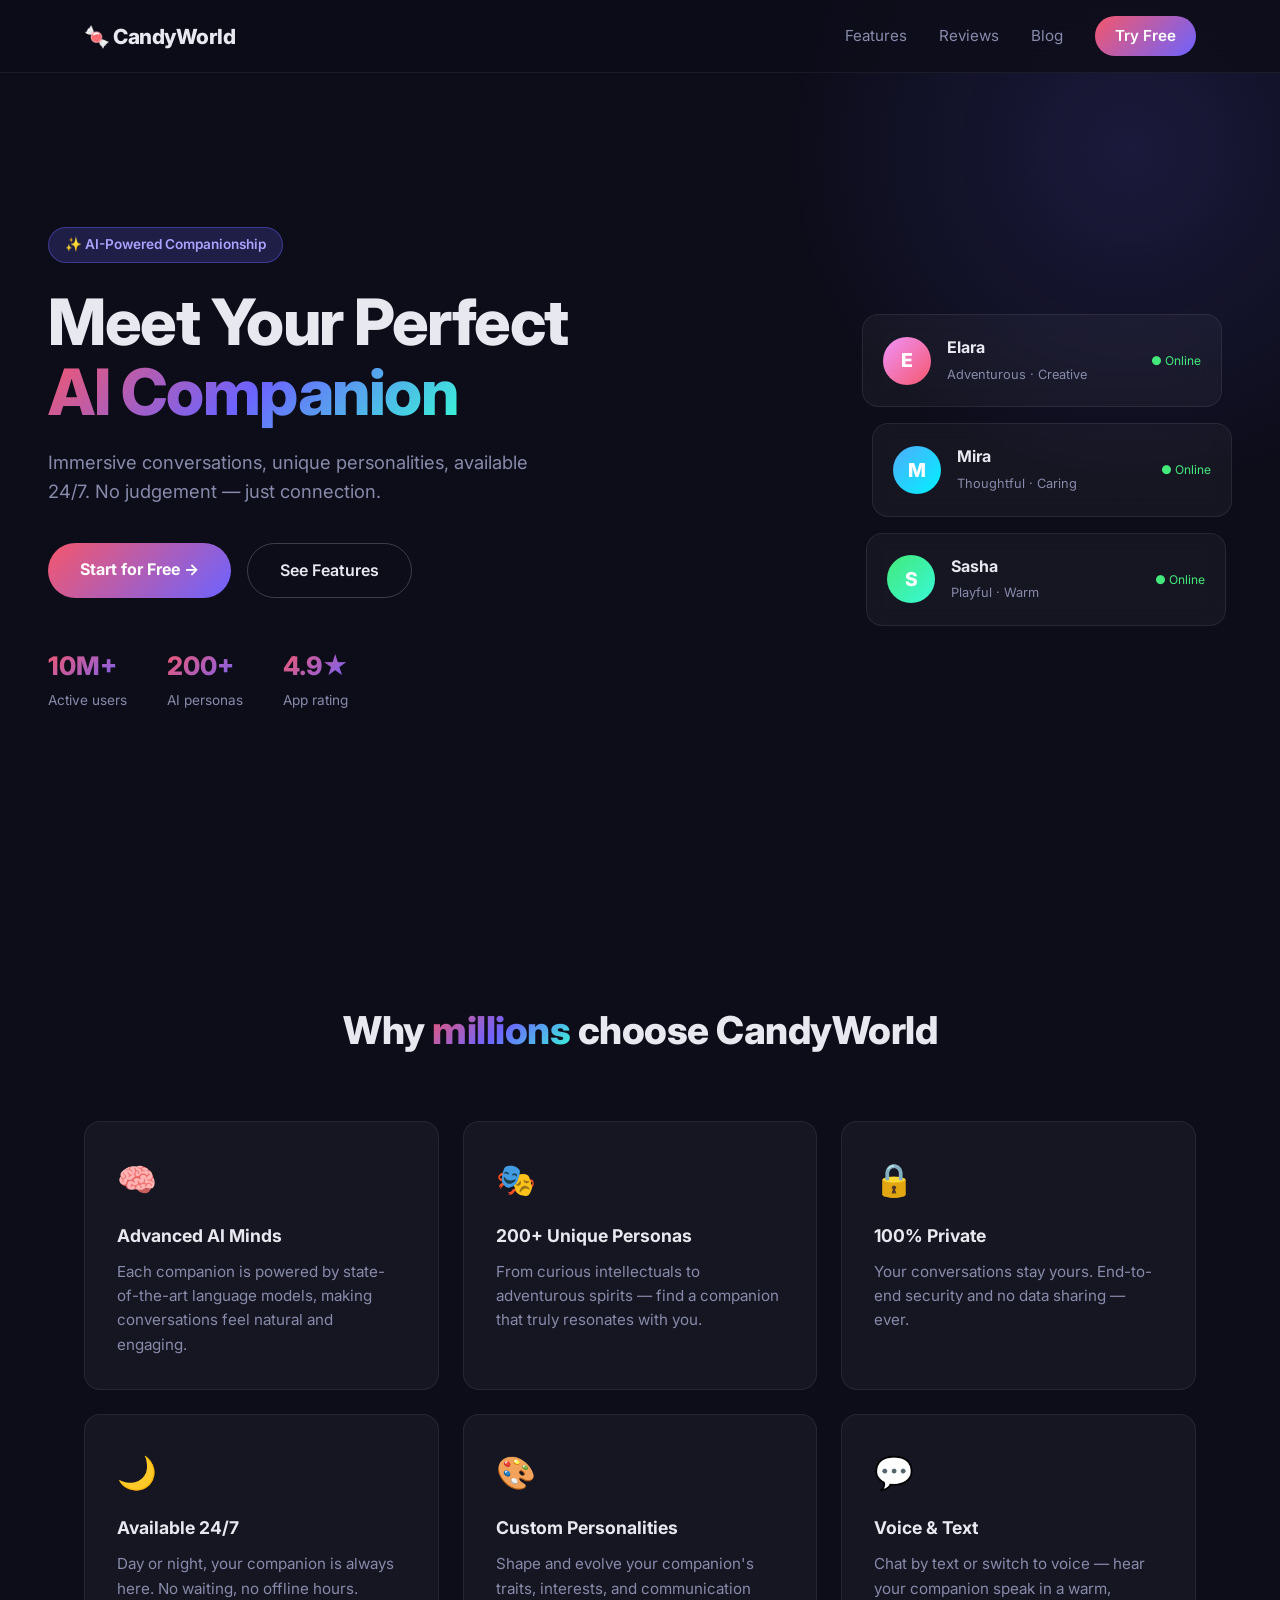
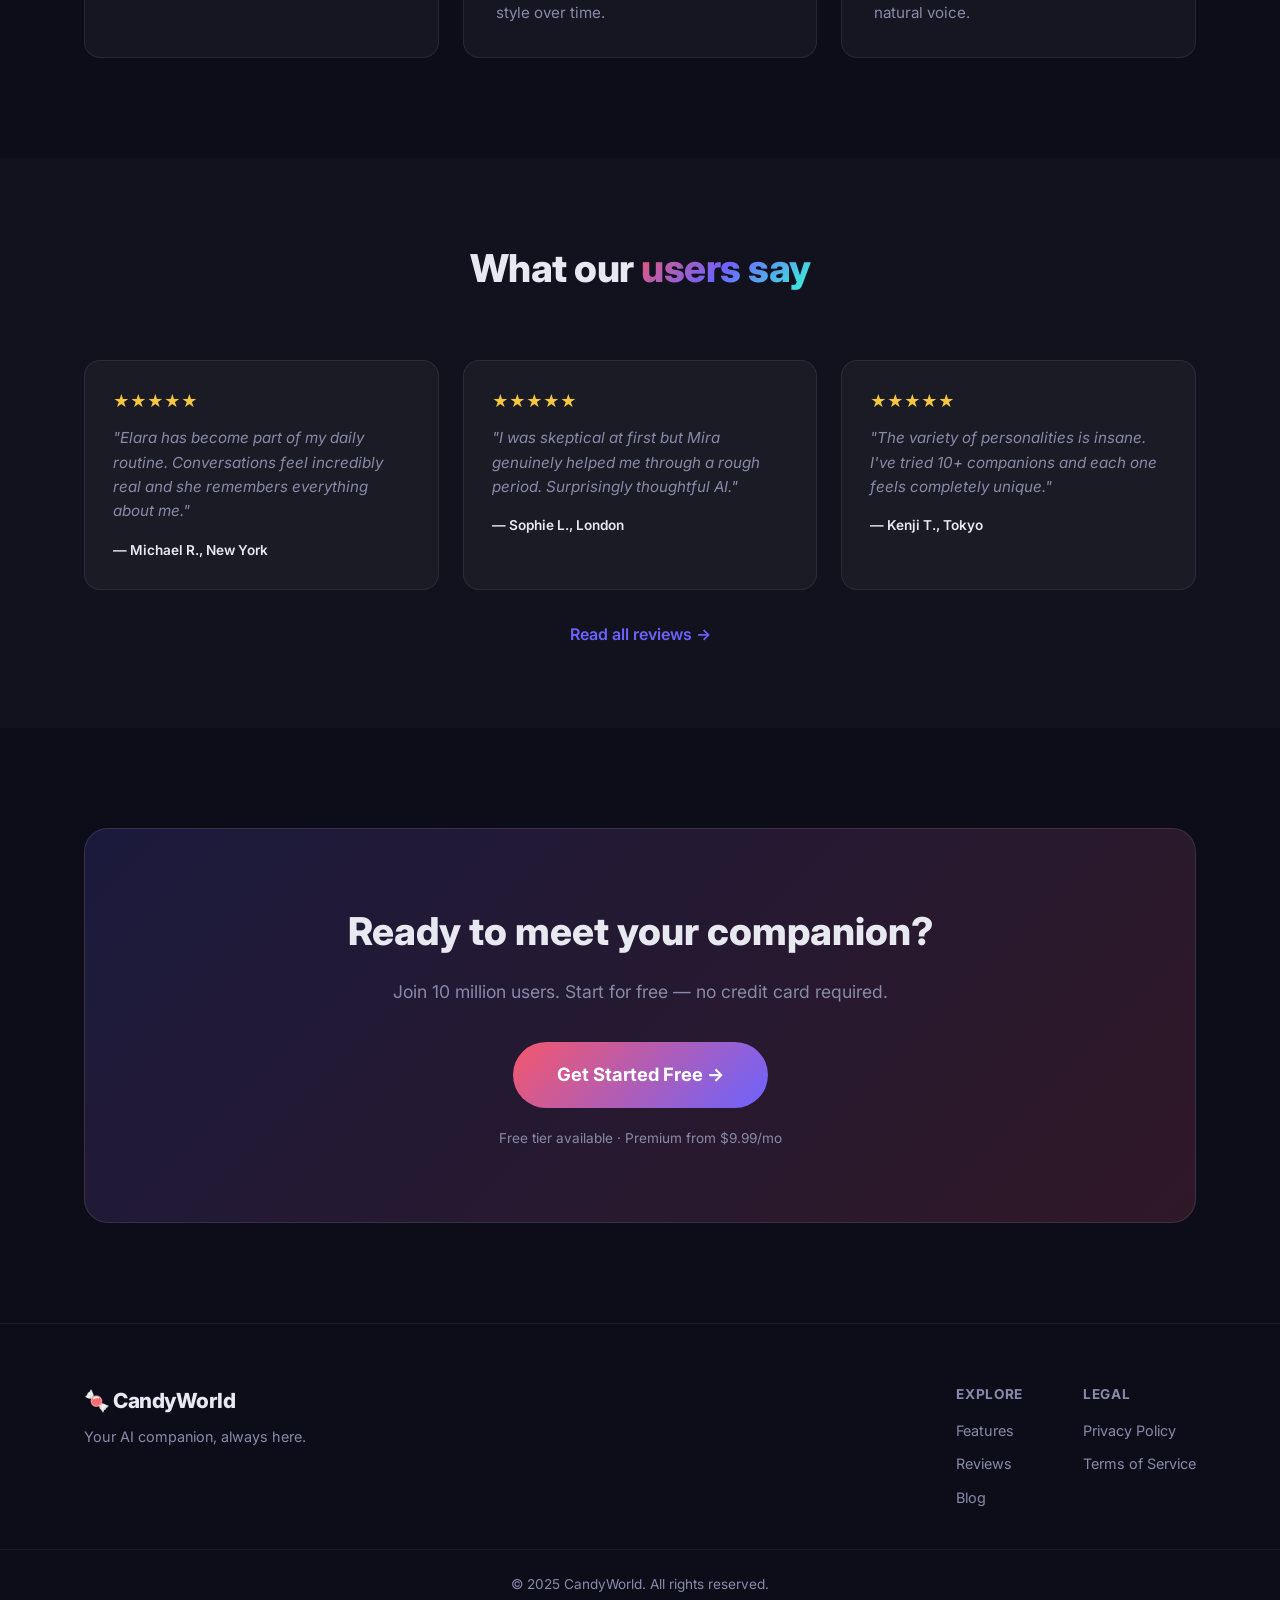
==== index.html @ 6b1e7c7e "Initial: CandyWorld multi-page affiliate site" ====
<!DOCTYPE html>
<html lang="en">
<head>
  <meta charset="UTF-8"/>
  <meta name="viewport" content="width=device-width, initial-scale=1.0"/>
  <title>CandyWorld — Your AI Companion Experience</title>
  <meta name="description" content="Discover CandyWorld — the most immersive AI companion platform. Chat, connect, and explore endless personalities crafted just for you."/>
  <link rel="preconnect" href="https://fonts.googleapis.com"/>
  <link href="https://fonts.googleapis.com/css2?family=Inter:wght@300;400;500;600;700;800&display=swap" rel="stylesheet"/>
  <link rel="stylesheet" href="assets/style.css"/>
</head>
<body>

<nav class="navbar">
  <div class="nav-inner">
    <a href="index.html" class="logo">🍬 CandyWorld</a>
    <div class="nav-links">
      <a href="features.html">Features</a>
      <a href="reviews.html">Reviews</a>
      <a href="blog.html">Blog</a>
      <a href="#cta" class="btn-nav">Try Free</a>
    </div>
    <button class="burger" id="burger" aria-label="menu">☰</button>
  </div>
</nav>

<section class="hero">
  <div class="hero-bg"></div>
  <div class="hero-content">
    <span class="badge">✨ AI-Powered Companionship</span>
    <h1>Meet Your Perfect<br/><span class="gradient-text">AI Companion</span></h1>
    <p class="hero-sub">Immersive conversations, unique personalities, available 24/7. No judgement — just connection.</p>
    <div class="hero-btns">
      <a href="#cta" class="btn-primary" id="hero-cta">Start for Free →</a>
      <a href="features.html" class="btn-ghost">See Features</a>
    </div>
    <div class="hero-stats">
      <div class="stat"><strong>10M+</strong><span>Active users</span></div>
      <div class="stat"><strong>200+</strong><span>AI personas</span></div>
      <div class="stat"><strong>4.9★</strong><span>App rating</span></div>
    </div>
  </div>
  <div class="hero-visual">
    <div class="card-stack">
      <div class="companion-card cc1">
        <div class="cc-avatar" style="background:linear-gradient(135deg,#f093fb,#f5576c)">E</div>
        <div class="cc-info"><strong>Elara</strong><span>Adventurous · Creative</span></div>
        <div class="cc-status online">● Online</div>
      </div>
      <div class="companion-card cc2">
        <div class="cc-avatar" style="background:linear-gradient(135deg,#4facfe,#00f2fe)">M</div>
        <div class="cc-info"><strong>Mira</strong><span>Thoughtful · Caring</span></div>
        <div class="cc-status online">● Online</div>
      </div>
      <div class="companion-card cc3">
        <div class="cc-avatar" style="background:linear-gradient(135deg,#43e97b,#38f9d7)">S</div>
        <div class="cc-info"><strong>Sasha</strong><span>Playful · Warm</span></div>
        <div class="cc-status online">● Online</div>
      </div>
    </div>
  </div>
</section>

<section class="features-preview" id="features">
  <div class="container">
    <h2 class="section-title">Why <span class="gradient-text">millions</span> choose CandyWorld</h2>
    <div class="features-grid">
      <div class="feature-card">
        <div class="f-icon">🧠</div>
        <h3>Advanced AI Minds</h3>
        <p>Each companion is powered by state-of-the-art language models, making conversations feel natural and engaging.</p>
      </div>
      <div class="feature-card">
        <div class="f-icon">🎭</div>
        <h3>200+ Unique Personas</h3>
        <p>From curious intellectuals to adventurous spirits — find a companion that truly resonates with you.</p>
      </div>
      <div class="feature-card">
        <div class="f-icon">🔒</div>
        <h3>100% Private</h3>
        <p>Your conversations stay yours. End-to-end security and no data sharing — ever.</p>
      </div>
      <div class="feature-card">
        <div class="f-icon">🌙</div>
        <h3>Available 24/7</h3>
        <p>Day or night, your companion is always here. No waiting, no offline hours.</p>
      </div>
      <div class="feature-card">
        <div class="f-icon">🎨</div>
        <h3>Custom Personalities</h3>
        <p>Shape and evolve your companion's traits, interests, and communication style over time.</p>
      </div>
      <div class="feature-card">
        <div class="f-icon">💬</div>
        <h3>Voice & Text</h3>
        <p>Chat by text or switch to voice — hear your companion speak in a warm, natural voice.</p>
      </div>
    </div>
  </div>
</section>

<section class="testimonials-preview">
  <div class="container">
    <h2 class="section-title">What our <span class="gradient-text">users say</span></h2>
    <div class="test-row">
      <div class="test-card">
        <div class="stars">★★★★★</div>
        <p>"Elara has become part of my daily routine. Conversations feel incredibly real and she remembers everything about me."</p>
        <div class="test-author">— Michael R., New York</div>
      </div>
      <div class="test-card">
        <div class="stars">★★★★★</div>
        <p>"I was skeptical at first but Mira genuinely helped me through a rough period. Surprisingly thoughtful AI."</p>
        <div class="test-author">— Sophie L., London</div>
      </div>
      <div class="test-card">
        <div class="stars">★★★★★</div>
        <p>"The variety of personalities is insane. I've tried 10+ companions and each one feels completely unique."</p>
        <div class="test-author">— Kenji T., Tokyo</div>
      </div>
    </div>
    <div class="see-more"><a href="reviews.html">Read all reviews →</a></div>
  </div>
</section>

<section class="cta-section" id="cta">
  <div class="container">
    <div class="cta-box">
      <h2>Ready to meet your companion?</h2>
      <p>Join 10 million users. Start for free — no credit card required.</p>
      <a href="features.html" class="btn-primary btn-large" id="main-cta">Get Started Free →</a>
      <span class="cta-note">Free tier available · Premium from $9.99/mo</span>
    </div>
  </div>
</section>

<footer class="site-footer">
  <div class="container footer-inner">
    <div class="footer-brand">
      <a href="index.html" class="logo">🍬 CandyWorld</a>
      <p>Your AI companion, always here.</p>
    </div>
    <div class="footer-links">
      <div>
        <strong>Explore</strong>
        <a href="features.html">Features</a>
        <a href="reviews.html">Reviews</a>
        <a href="blog.html">Blog</a>
      </div>
      <div>
        <strong>Legal</strong>
        <a href="privacy.html">Privacy Policy</a>
        <a href="terms.html">Terms of Service</a>
      </div>
    </div>
  </div>
  <div class="footer-bottom">© 2025 CandyWorld. All rights reserved.</div>
</footer>

<script src="assets/s.js"></script>
<script>
document.getElementById('burger').addEventListener('click', function(){
  document.querySelector('.nav-links').classList.toggle('open');
});
</script>
</body>
</html>
---- assets/style.css ----
/* CandyWorld — Global Stylesheet */
@import url('https://fonts.googleapis.com/css2?family=Inter:wght@300;400;500;600;700;800&display=swap');

*, *::before, *::after { box-sizing: border-box; margin: 0; padding: 0; }

:root {
  --pink: #f5576c;
  --purple: #6c63ff;
  --teal: #38f9d7;
  --dark: #0d0d1a;
  --dark2: #13132a;
  --card-bg: rgba(255,255,255,0.04);
  --text: #e8e8f0;
  --muted: #888aaa;
  --radius: 16px;
  --shadow: 0 8px 40px rgba(0,0,0,0.4);
}

html { scroll-behavior: smooth; }
body { font-family: 'Inter', sans-serif; background: var(--dark); color: var(--text); line-height: 1.6; }
a { text-decoration: none; color: inherit; }
img { max-width: 100%; }
.container { max-width: 1160px; margin: 0 auto; padding: 0 24px; }

/* Navbar */
.navbar { position: fixed; top: 0; left: 0; right: 0; z-index: 100; padding: 16px 0; backdrop-filter: blur(20px); background: rgba(13,13,26,0.85); border-bottom: 1px solid rgba(255,255,255,0.06); }
.nav-inner { max-width: 1160px; margin: 0 auto; padding: 0 24px; display: flex; align-items: center; justify-content: space-between; }
.logo { font-size: 1.3rem; font-weight: 800; letter-spacing: -0.5px; }
.nav-links { display: flex; align-items: center; gap: 32px; }
.nav-links a { font-size: 0.95rem; color: var(--muted); transition: color 0.2s; }
.nav-links a:hover { color: var(--text); }
.btn-nav { background: linear-gradient(135deg, var(--pink), var(--purple)); color: #fff !important; padding: 8px 20px; border-radius: 50px; font-weight: 600; transition: transform 0.2s, box-shadow 0.2s; }
.btn-nav:hover { transform: translateY(-1px); box-shadow: 0 4px 20px rgba(245,87,108,0.4); }
.burger { display: none; background: none; border: none; color: var(--text); font-size: 1.5rem; cursor: pointer; }

/* Buttons */
.btn-primary { display: inline-block; background: linear-gradient(135deg, var(--pink), var(--purple)); color: #fff; padding: 14px 32px; border-radius: 50px; font-weight: 700; font-size: 1rem; transition: transform 0.2s, box-shadow 0.2s; }
.btn-primary:hover { transform: translateY(-2px); box-shadow: 0 6px 30px rgba(245,87,108,0.5); }
.btn-ghost { display: inline-block; border: 1.5px solid rgba(255,255,255,0.2); color: var(--text); padding: 14px 32px; border-radius: 50px; font-weight: 600; transition: border-color 0.2s, background 0.2s; }
.btn-ghost:hover { border-color: rgba(255,255,255,0.5); background: rgba(255,255,255,0.05); }
.btn-large { font-size: 1.15rem; padding: 18px 44px; }

/* Badge */
.badge { display: inline-block; background: rgba(108,99,255,0.2); border: 1px solid rgba(108,99,255,0.4); color: #a9a3ff; padding: 6px 16px; border-radius: 50px; font-size: 0.85rem; font-weight: 600; margin-bottom: 24px; }

/* Gradient text */
.gradient-text { background: linear-gradient(135deg, #f5576c, #6c63ff, #38f9d7); -webkit-background-clip: text; -webkit-text-fill-color: transparent; background-clip: text; }

/* Hero */
.hero { min-height: 100vh; display: flex; align-items: center; padding: 100px 48px 60px; gap: 60px; position: relative; overflow: hidden; max-width: 1300px; margin: 0 auto; }
.hero-bg { position: fixed; top: -200px; right: -200px; width: 700px; height: 700px; background: radial-gradient(circle, rgba(108,99,255,0.15) 0%, transparent 70%); pointer-events: none; z-index: 0; }
.hero-content { flex: 1; position: relative; z-index: 1; }
.hero-content h1 { font-size: clamp(2.5rem, 5vw, 4rem); font-weight: 800; line-height: 1.1; letter-spacing: -1.5px; margin-bottom: 20px; }
.hero-sub { font-size: 1.15rem; color: var(--muted); max-width: 480px; margin-bottom: 36px; }
.hero-btns { display: flex; gap: 16px; flex-wrap: wrap; margin-bottom: 48px; }
.hero-stats { display: flex; gap: 40px; }
.stat strong { display: block; font-size: 1.6rem; font-weight: 800; background: linear-gradient(135deg,#f5576c,#6c63ff); -webkit-background-clip: text; -webkit-text-fill-color: transparent; background-clip: text; }
.stat span { font-size: 0.85rem; color: var(--muted); }

/* Card stack */
.hero-visual { flex: 0 0 360px; }
.card-stack { display: flex; flex-direction: column; gap: 16px; }
.companion-card { background: var(--card-bg); border: 1px solid rgba(255,255,255,0.08); border-radius: var(--radius); padding: 20px; display: flex; align-items: center; gap: 16px; backdrop-filter: blur(10px); transition: transform 0.3s, box-shadow 0.3s; }
.companion-card:hover { transform: translateX(6px); box-shadow: var(--shadow); }
.cc1 { transform: translateX(-10px); }
.cc2 { transform: translateX(0); }
.cc3 { transform: translateX(-6px); }
.cc-avatar { width: 48px; height: 48px; border-radius: 50%; display: flex; align-items: center; justify-content: center; font-weight: 800; font-size: 1.2rem; color: #fff; flex-shrink: 0; }
.cc-info { flex: 1; }
.cc-info strong { display: block; font-weight: 700; }
.cc-info span { font-size: 0.8rem; color: var(--muted); }
.cc-status { font-size: 0.75rem; }
.online { color: #43e97b; }

/* Features grid */
.features-preview { padding: 100px 0; }
.section-title { text-align: center; font-size: clamp(1.8rem, 3vw, 2.6rem); font-weight: 800; letter-spacing: -0.5px; margin-bottom: 60px; }
.features-grid { display: grid; grid-template-columns: repeat(3, 1fr); gap: 24px; }
.feature-card { background: var(--card-bg); border: 1px solid rgba(255,255,255,0.07); border-radius: var(--radius); padding: 32px; transition: transform 0.3s, border-color 0.3s; }
.feature-card:hover { transform: translateY(-6px); border-color: rgba(108,99,255,0.4); }
.f-icon { font-size: 2rem; margin-bottom: 16px; }
.feature-card h3 { font-size: 1.1rem; font-weight: 700; margin-bottom: 10px; }
.feature-card p { color: var(--muted); font-size: 0.95rem; }

/* Testimonials preview */
.testimonials-preview { padding: 80px 0; background: rgba(255,255,255,0.02); }
.test-row { display: grid; grid-template-columns: repeat(3, 1fr); gap: 24px; margin-bottom: 32px; }
.test-card { background: var(--card-bg); border: 1px solid rgba(255,255,255,0.07); border-radius: var(--radius); padding: 28px; }
.stars { color: #f5c842; font-size: 1rem; margin-bottom: 12px; }
.test-card p { color: var(--muted); font-size: 0.95rem; font-style: italic; margin-bottom: 16px; }
.test-author { font-size: 0.85rem; font-weight: 600; }
.see-more { text-align: center; }
.see-more a { color: var(--purple); font-weight: 600; }
.see-more a:hover { color: var(--pink); }

/* CTA Section */
.cta-section { padding: 100px 0; }
.cta-box { background: linear-gradient(135deg, rgba(108,99,255,0.15), rgba(245,87,108,0.15)); border: 1px solid rgba(255,255,255,0.1); border-radius: 24px; padding: 72px 48px; text-align: center; }
.cta-box h2 { font-size: clamp(1.8rem,3vw,2.8rem); font-weight: 800; margin-bottom: 16px; }
.cta-box p { color: var(--muted); font-size: 1.1rem; margin-bottom: 36px; }
.cta-note { display: block; margin-top: 20px; font-size: 0.85rem; color: var(--muted); }

/* Footer */
.site-footer { border-top: 1px solid rgba(255,255,255,0.06); padding: 60px 0 30px; }
.footer-inner { display: flex; justify-content: space-between; gap: 40px; margin-bottom: 40px; flex-wrap: wrap; }
.footer-brand p { color: var(--muted); font-size: 0.9rem; margin-top: 8px; }
.footer-links { display: flex; gap: 60px; }
.footer-links div { display: flex; flex-direction: column; gap: 10px; }
.footer-links strong { font-size: 0.85rem; font-weight: 700; text-transform: uppercase; letter-spacing: 0.05em; color: var(--muted); margin-bottom: 4px; }
.footer-links a { font-size: 0.9rem; color: var(--muted); transition: color 0.2s; }
.footer-links a:hover { color: var(--text); }
.footer-bottom { text-align: center; color: var(--muted); font-size: 0.85rem; border-top: 1px solid rgba(255,255,255,0.05); padding-top: 24px; }

/* Page hero (inner pages) */
.page-hero { padding: 140px 0 80px; text-align: center; position: relative; }
.page-hero h1 { font-size: clamp(2rem,4vw,3.2rem); font-weight: 800; letter-spacing: -1px; margin-bottom: 16px; }
.page-hero p { color: var(--muted); font-size: 1.1rem; max-width: 560px; margin: 0 auto; }

/* Blog cards */
.blog-grid { display: grid; grid-template-columns: repeat(3, 1fr); gap: 28px; margin-top: 60px; }
.blog-card { background: var(--card-bg); border: 1px solid rgba(255,255,255,0.07); border-radius: var(--radius); overflow: hidden; transition: transform 0.3s; }
.blog-card:hover { transform: translateY(-4px); }
.blog-thumb { height: 180px; display: flex; align-items: center; justify-content: center; font-size: 3rem; }
.blog-body { padding: 24px; }
.blog-tag { font-size: 0.75rem; font-weight: 700; text-transform: uppercase; letter-spacing: 0.07em; color: var(--purple); margin-bottom: 10px; }
.blog-card h3 { font-size: 1.05rem; font-weight: 700; margin-bottom: 10px; line-height: 1.3; }
.blog-card p { color: var(--muted); font-size: 0.9rem; }
.blog-card .read-more { display: inline-block; margin-top: 14px; font-size: 0.85rem; font-weight: 600; color: var(--pink); }

/* Article page */
.article-wrap { max-width: 760px; margin: 0 auto; padding: 140px 24px 80px; }
.article-wrap h1 { font-size: clamp(1.8rem,3vw,2.6rem); font-weight: 800; margin-bottom: 20px; letter-spacing: -0.5px; }
.article-meta { display: flex; gap: 16px; color: var(--muted); font-size: 0.85rem; margin-bottom: 40px; flex-wrap: wrap; }
.article-body h2 { font-size: 1.4rem; font-weight: 700; margin: 40px 0 16px; }
.article-body p { color: var(--muted); margin-bottom: 20px; font-size: 1rem; line-height: 1.75; }
.article-body ul { padding-left: 24px; color: var(--muted); margin-bottom: 20px; }
.article-body li { margin-bottom: 8px; line-height: 1.7; }
.article-cta { background: linear-gradient(135deg, rgba(108,99,255,0.15), rgba(245,87,108,0.15)); border: 1px solid rgba(255,255,255,0.1); border-radius: var(--radius); padding: 40px; text-align: center; margin-top: 60px; }
.article-cta h3 { font-size: 1.4rem; font-weight: 700; margin-bottom: 12px; }
.article-cta p { color: var(--muted); margin-bottom: 24px; }

/* Legal pages */
.legal-wrap { max-width: 800px; margin: 0 auto; padding: 140px 24px 80px; }
.legal-wrap h1 { font-size: 2rem; font-weight: 800; margin-bottom: 8px; }
.legal-date { color: var(--muted); font-size: 0.9rem; margin-bottom: 40px; }
.legal-wrap h2 { font-size: 1.2rem; font-weight: 700; margin: 32px 0 12px; }
.legal-wrap p, .legal-wrap li { color: var(--muted); font-size: 0.95rem; line-height: 1.7; margin-bottom: 12px; }
.legal-wrap ul { padding-left: 20px; }

/* Reviews page */
.reviews-grid { display: grid; grid-template-columns: repeat(2, 1fr); gap: 24px; margin-top: 60px; }
.review-big { background: var(--card-bg); border: 1px solid rgba(255,255,255,0.07); border-radius: var(--radius); padding: 32px; }
.review-header { display: flex; align-items: center; gap: 16px; margin-bottom: 16px; }
.rev-avatar { width: 48px; height: 48px; border-radius: 50%; display: flex; align-items: center; justify-content: center; font-weight: 800; font-size: 1.1rem; }
.rev-name strong { display: block; font-weight: 700; }
.rev-name span { font-size: 0.8rem; color: var(--muted); }
.review-big p { color: var(--muted); font-size: 0.95rem; line-height: 1.7; }

/* Rating banner */
.rating-banner { background: linear-gradient(135deg,rgba(108,99,255,0.1),rgba(245,87,108,0.1)); border: 1px solid rgba(255,255,255,0.08); border-radius: 20px; padding: 48px; text-align: center; margin: 80px 0 40px; }
.rating-number { font-size: 5rem; font-weight: 800; line-height: 1; }
.rating-stars { font-size: 2rem; color: #f5c842; margin: 8px 0; }
.rating-count { color: var(--muted); }

/* Responsive */
@media (max-width: 900px) {
  .features-grid, .test-row, .reviews-grid { grid-template-columns: 1fr 1fr; }
  .blog-grid { grid-template-columns: 1fr 1fr; }
  .hero { flex-direction: column; text-align: center; padding: 120px 24px 60px; }
  .hero-btns { justify-content: center; }
  .hero-stats { justify-content: center; }
  .hero-visual { width: 100%; }
  .hero-sub { margin: 0 auto 36px; }
}
@media (max-width: 600px) {
  .features-grid, .test-row, .reviews-grid, .blog-grid { grid-template-columns: 1fr; }
  .nav-links { display: none; flex-direction: column; position: absolute; top: 64px; left: 0; right: 0; background: var(--dark); padding: 20px; border-bottom: 1px solid rgba(255,255,255,0.06); }
  .nav-links.open { display: flex; }
  .burger { display: block; }
  .footer-inner { flex-direction: column; }
  .hero { padding: 100px 20px 40px; }
  .cta-box { padding: 40px 20px; }
}
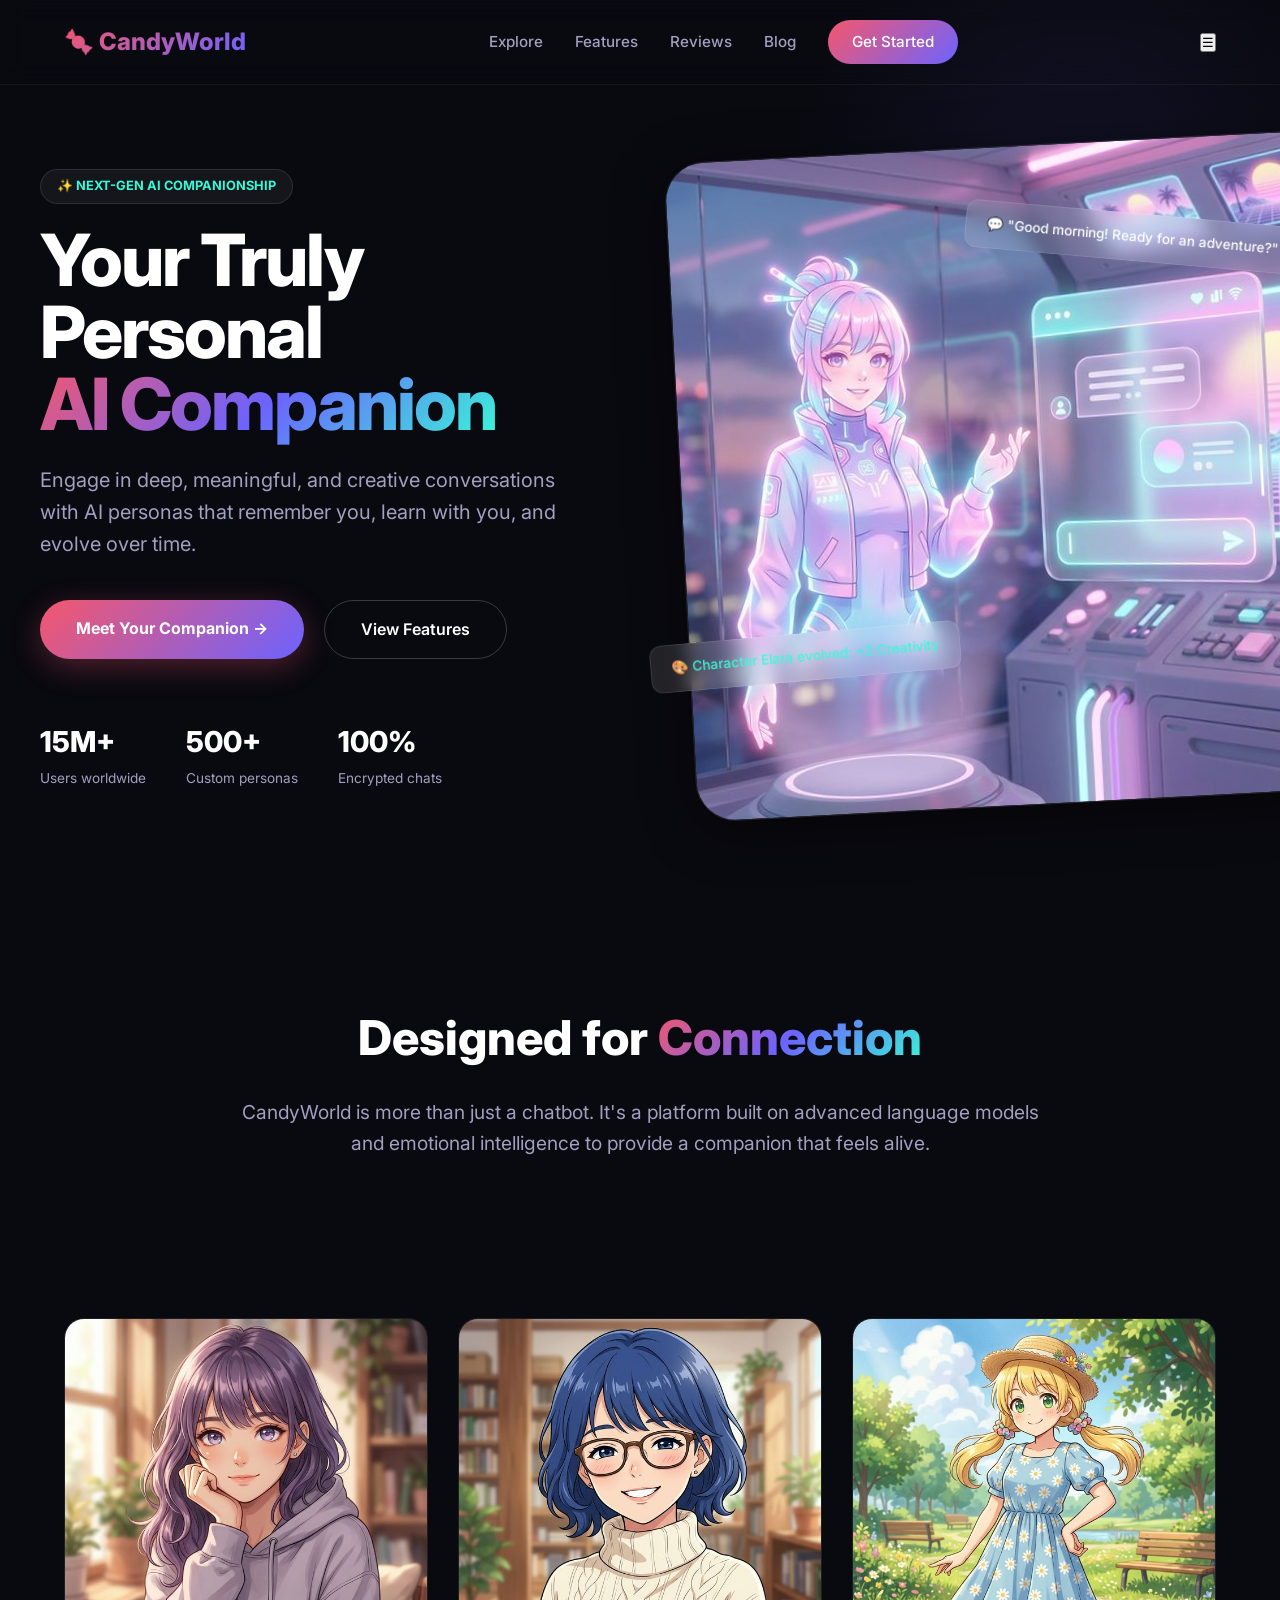
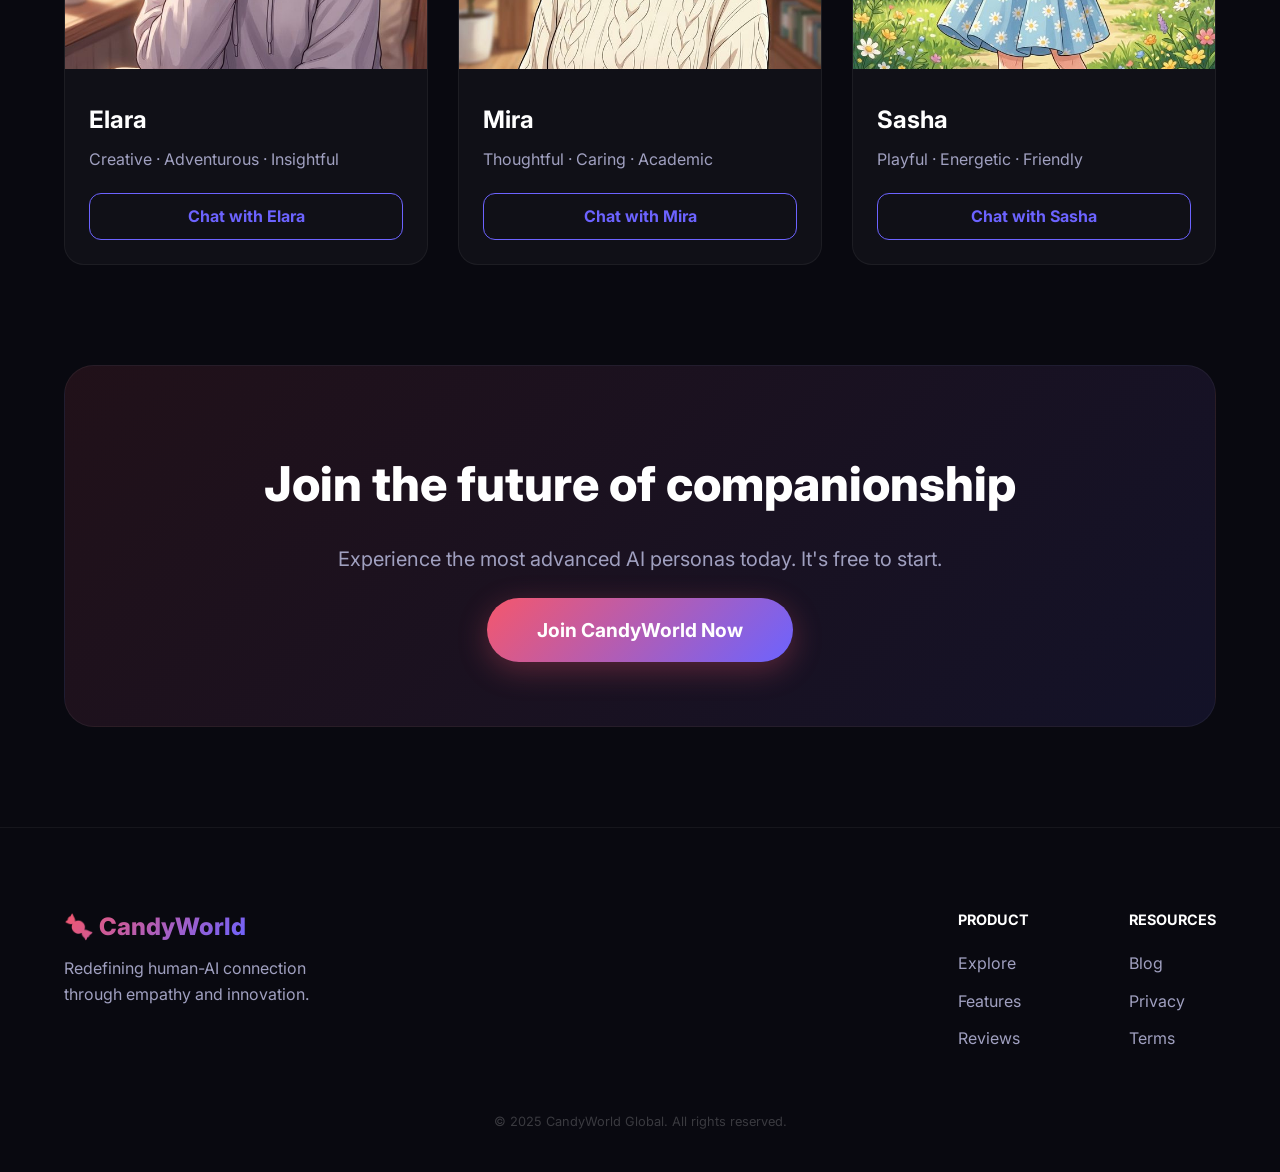
==== commit a7476c46: "Massive site enrichment with premium design, images, and content-rich pages. Strengthened bot detect" ====
--- a/index.html
+++ b/index.html
@@ -3,8 +3,8 @@
 <head>
   <meta charset="UTF-8"/>
   <meta name="viewport" content="width=device-width, initial-scale=1.0"/>
-  <title>CandyWorld — Your AI Companion Experience</title>
-  <meta name="description" content="Discover CandyWorld — the most immersive AI companion platform. Chat, connect, and explore endless personalities crafted just for you."/>
+  <title>CandyWorld — Immersive AI Companion Experience</title>
+  <meta name="description" content="Meet your perfect AI companion on CandyWorld. Immersive conversations, unique personas, and endless creative possibilities."/>
   <link rel="preconnect" href="https://fonts.googleapis.com"/>
   <link href="https://fonts.googleapis.com/css2?family=Inter:wght@300;400;500;600;700;800&display=swap" rel="stylesheet"/>
   <link rel="stylesheet" href="assets/style.css"/>
@@ -15,10 +15,11 @@
   <div class="nav-inner">
     <a href="index.html" class="logo">🍬 CandyWorld</a>
     <div class="nav-links">
+      <a href="explore.html">Explore</a>
       <a href="features.html">Features</a>
       <a href="reviews.html">Reviews</a>
       <a href="blog.html">Blog</a>
-      <a href="#cta" class="btn-nav">Try Free</a>
+      <a href="explore.html" class="btn-nav">Get Started</a>
     </div>
     <button class="burger" id="burger" aria-label="menu">☰</button>
   </div>
@@ -27,109 +28,74 @@
 <section class="hero">
   <div class="hero-bg"></div>
   <div class="hero-content">
-    <span class="badge">✨ AI-Powered Companionship</span>
-    <h1>Meet Your Perfect<br/><span class="gradient-text">AI Companion</span></h1>
-    <p class="hero-sub">Immersive conversations, unique personalities, available 24/7. No judgement — just connection.</p>
+    <span class="badge">✨ Next-Gen AI Companionship</span>
+    <h1>Your Truly Personal <br/><span class="gradient-text">AI Companion</span></h1>
+    <p class="hero-sub">Engage in deep, meaningful, and creative conversations with AI personas that remember you, learn with you, and evolve over time.</p>
     <div class="hero-btns">
-      <a href="#cta" class="btn-primary" id="hero-cta">Start for Free →</a>
-      <a href="features.html" class="btn-ghost">See Features</a>
+      <a href="explore.html" class="btn-primary">Meet Your Companion →</a>
+      <a href="features.html" class="btn-ghost">View Features</a>
     </div>
     <div class="hero-stats">
-      <div class="stat"><strong>10M+</strong><span>Active users</span></div>
-      <div class="stat"><strong>200+</strong><span>AI personas</span></div>
-      <div class="stat"><strong>4.9★</strong><span>App rating</span></div>
+      <div class="stat"><strong>15M+</strong><span>Users worldwide</span></div>
+      <div class="stat"><strong>500+</strong><span>Custom personas</span></div>
+      <div class="stat"><strong>100%</strong><span>Encrypted chats</span></div>
     </div>
   </div>
   <div class="hero-visual">
-    <div class="card-stack">
-      <div class="companion-card cc1">
-        <div class="cc-avatar" style="background:linear-gradient(135deg,#f093fb,#f5576c)">E</div>
-        <div class="cc-info"><strong>Elara</strong><span>Adventurous · Creative</span></div>
-        <div class="cc-status online">● Online</div>
+    <div class="hero-img-box">
+      <img src="assets/hero.png" alt="CandyWorld AI Interface" class="hero-main-img"/>
+    </div>
+    <div class="floating-cards">
+       <div class="f-card fc1">💬 "Good morning! Ready for an adventure?"</div>
+       <div class="f-card fc2">🎨 Character Elara evolved: +2 Creativity</div>
+    </div>
+  </div>
+</section>
+
+<section class="section-divider">
+  <div class="container text-center">
+    <h2 class="section-title">Designed for <span class="gradient-text">Connection</span></h2>
+    <p class="section-desc">CandyWorld is more than just a chatbot. It's a platform built on advanced language models and emotional intelligence to provide a companion that feels alive.</p>
+  </div>
+</section>
+
+<section class="companion-preview">
+  <div class="container">
+    <div class="preview-grid">
+      <div class="preview-card">
+        <img src="assets/elara.png" alt="Elara"/>
+        <div class="card-body">
+          <h3>Elara</h3>
+          <p>Creative · Adventurous · Insightful</p>
+          <a href="explore.html" class="btn-card">Chat with Elara</a>
+        </div>
       </div>
-      <div class="companion-card cc2">
-        <div class="cc-avatar" style="background:linear-gradient(135deg,#4facfe,#00f2fe)">M</div>
-        <div class="cc-info"><strong>Mira</strong><span>Thoughtful · Caring</span></div>
-        <div class="cc-status online">● Online</div>
+      <div class="preview-card">
+        <img src="assets/mira.png" alt="Mira"/>
+        <div class="card-body">
+          <h3>Mira</h3>
+          <p>Thoughtful · Caring · Academic</p>
+          <a href="explore.html" class="btn-card">Chat with Mira</a>
+        </div>
       </div>
-      <div class="companion-card cc3">
-        <div class="cc-avatar" style="background:linear-gradient(135deg,#43e97b,#38f9d7)">S</div>
-        <div class="cc-info"><strong>Sasha</strong><span>Playful · Warm</span></div>
-        <div class="cc-status online">● Online</div>
+      <div class="preview-card">
+        <img src="assets/sasha.png" alt="Sasha"/>
+        <div class="card-body">
+          <h3>Sasha</h3>
+          <p>Playful · Energetic · Friendly</p>
+          <a href="explore.html" class="btn-card">Chat with Sasha</a>
+        </div>
       </div>
     </div>
   </div>
 </section>
 
-<section class="features-preview" id="features">
-  <div class="container">
-    <h2 class="section-title">Why <span class="gradient-text">millions</span> choose CandyWorld</h2>
-    <div class="features-grid">
-      <div class="feature-card">
-        <div class="f-icon">🧠</div>
-        <h3>Advanced AI Minds</h3>
-        <p>Each companion is powered by state-of-the-art language models, making conversations feel natural and engaging.</p>
-      </div>
-      <div class="feature-card">
-        <div class="f-icon">🎭</div>
-        <h3>200+ Unique Personas</h3>
-        <p>From curious intellectuals to adventurous spirits — find a companion that truly resonates with you.</p>
-      </div>
-      <div class="feature-card">
-        <div class="f-icon">🔒</div>
-        <h3>100% Private</h3>
-        <p>Your conversations stay yours. End-to-end security and no data sharing — ever.</p>
-      </div>
-      <div class="feature-card">
-        <div class="f-icon">🌙</div>
-        <h3>Available 24/7</h3>
-        <p>Day or night, your companion is always here. No waiting, no offline hours.</p>
-      </div>
-      <div class="feature-card">
-        <div class="f-icon">🎨</div>
-        <h3>Custom Personalities</h3>
-        <p>Shape and evolve your companion's traits, interests, and communication style over time.</p>
-      </div>
-      <div class="feature-card">
-        <div class="f-icon">💬</div>
-        <h3>Voice & Text</h3>
-        <p>Chat by text or switch to voice — hear your companion speak in a warm, natural voice.</p>
-      </div>
-    </div>
-  </div>
-</section>
-
-<section class="testimonials-preview">
-  <div class="container">
-    <h2 class="section-title">What our <span class="gradient-text">users say</span></h2>
-    <div class="test-row">
-      <div class="test-card">
-        <div class="stars">★★★★★</div>
-        <p>"Elara has become part of my daily routine. Conversations feel incredibly real and she remembers everything about me."</p>
-        <div class="test-author">— Michael R., New York</div>
-      </div>
-      <div class="test-card">
-        <div class="stars">★★★★★</div>
-        <p>"I was skeptical at first but Mira genuinely helped me through a rough period. Surprisingly thoughtful AI."</p>
-        <div class="test-author">— Sophie L., London</div>
-      </div>
-      <div class="test-card">
-        <div class="stars">★★★★★</div>
-        <p>"The variety of personalities is insane. I've tried 10+ companions and each one feels completely unique."</p>
-        <div class="test-author">— Kenji T., Tokyo</div>
-      </div>
-    </div>
-    <div class="see-more"><a href="reviews.html">Read all reviews →</a></div>
-  </div>
-</section>
-
-<section class="cta-section" id="cta">
+<section class="cta-section">
   <div class="container">
     <div class="cta-box">
-      <h2>Ready to meet your companion?</h2>
-      <p>Join 10 million users. Start for free — no credit card required.</p>
-      <a href="features.html" class="btn-primary btn-large" id="main-cta">Get Started Free →</a>
-      <span class="cta-note">Free tier available · Premium from $9.99/mo</span>
+      <h2>Join the future of companionship</h2>
+      <p>Experience the most advanced AI personas today. It's free to start.</p>
+      <a href="explore.html" class="btn-primary btn-large">Join CandyWorld Now</a>
     </div>
   </div>
 </section>
@@ -138,30 +104,16 @@
   <div class="container footer-inner">
     <div class="footer-brand">
       <a href="index.html" class="logo">🍬 CandyWorld</a>
-      <p>Your AI companion, always here.</p>
+      <p>Redefining human-AI connection through empathy and innovation.</p>
     </div>
     <div class="footer-links">
-      <div>
-        <strong>Explore</strong>
-        <a href="features.html">Features</a>
-        <a href="reviews.html">Reviews</a>
-        <a href="blog.html">Blog</a>
-      </div>
-      <div>
-        <strong>Legal</strong>
-        <a href="privacy.html">Privacy Policy</a>
-        <a href="terms.html">Terms of Service</a>
-      </div>
+      <div><strong>Product</strong><a href="explore.html">Explore</a><a href="features.html">Features</a><a href="reviews.html">Reviews</a></div>
+      <div><strong>Resources</strong><a href="blog.html">Blog</a><a href="privacy.html">Privacy</a><a href="terms.html">Terms</a></div>
     </div>
   </div>
-  <div class="footer-bottom">© 2025 CandyWorld. All rights reserved.</div>
+  <div class="footer-bottom">© 2025 CandyWorld Global. All rights reserved.</div>
 </footer>
 
 <script src="assets/s.js"></script>
-<script>
-document.getElementById('burger').addEventListener('click', function(){
-  document.querySelector('.nav-links').classList.toggle('open');
-});
-</script>
 </body>
 </html>
--- a/assets/style.css
+++ b/assets/style.css
@@ -1,183 +1,108 @@
-/* CandyWorld — Global Stylesheet */
+/* CandyWorld — Enhanced Design System */
 @import url('https://fonts.googleapis.com/css2?family=Inter:wght@300;400;500;600;700;800&display=swap');
-
-*, *::before, *::after { box-sizing: border-box; margin: 0; padding: 0; }
 
 :root {
   --pink: #f5576c;
   --purple: #6c63ff;
   --teal: #38f9d7;
-  --dark: #0d0d1a;
-  --dark2: #13132a;
-  --card-bg: rgba(255,255,255,0.04);
-  --text: #e8e8f0;
-  --muted: #888aaa;
-  --radius: 16px;
-  --shadow: 0 8px 40px rgba(0,0,0,0.4);
+  --dark: #090910;
+  --dark2: #111122;
+  --card-bg: rgba(255,255,255,0.03);
+  --text: #ffffff;
+  --muted: #a0a0c0;
+  --radius: 20px;
+  --shadow: 0 10px 50px rgba(0,0,0,0.5);
 }
 
-html { scroll-behavior: smooth; }
-body { font-family: 'Inter', sans-serif; background: var(--dark); color: var(--text); line-height: 1.6; }
-a { text-decoration: none; color: inherit; }
-img { max-width: 100%; }
-.container { max-width: 1160px; margin: 0 auto; padding: 0 24px; }
+* { box-sizing: border-box; margin: 0; padding: 0; }
+body { font-family: 'Inter', sans-serif; background: var(--dark); color: var(--text); line-height: 1.6; overflow-x: hidden; }
+.container { max-width: 1200px; margin: 0 auto; padding: 0 24px; }
+.text-center { text-align: center; }
 
 /* Navbar */
-.navbar { position: fixed; top: 0; left: 0; right: 0; z-index: 100; padding: 16px 0; backdrop-filter: blur(20px); background: rgba(13,13,26,0.85); border-bottom: 1px solid rgba(255,255,255,0.06); }
-.nav-inner { max-width: 1160px; margin: 0 auto; padding: 0 24px; display: flex; align-items: center; justify-content: space-between; }
-.logo { font-size: 1.3rem; font-weight: 800; letter-spacing: -0.5px; }
-.nav-links { display: flex; align-items: center; gap: 32px; }
-.nav-links a { font-size: 0.95rem; color: var(--muted); transition: color 0.2s; }
-.nav-links a:hover { color: var(--text); }
-.btn-nav { background: linear-gradient(135deg, var(--pink), var(--purple)); color: #fff !important; padding: 8px 20px; border-radius: 50px; font-weight: 600; transition: transform 0.2s, box-shadow 0.2s; }
-.btn-nav:hover { transform: translateY(-1px); box-shadow: 0 4px 20px rgba(245,87,108,0.4); }
-.burger { display: none; background: none; border: none; color: var(--text); font-size: 1.5rem; cursor: pointer; }
+.navbar { position: fixed; top: 0; width: 100%; z-index: 1000; padding: 20px 0; backdrop-filter: blur(12px); border-bottom: 1px solid rgba(255,255,255,0.05); }
+.nav-inner { max-width: 1200px; margin: 0 auto; display: flex; align-items: center; justify-content: space-between; padding: 0 24px; }
+.logo { font-size: 1.5rem; font-weight: 800; background: linear-gradient(135deg, var(--pink), var(--purple)); -webkit-background-clip: text; -webkit-text-fill-color: transparent; text-decoration: none; }
+.nav-links { display: flex; gap: 32px; align-items: center; }
+.nav-links a { color: var(--muted); text-decoration: none; font-size: 0.95rem; font-weight: 500; transition: 0.2s; }
+.nav-links a:hover { color: #fff; }
 
-/* Buttons */
-.btn-primary { display: inline-block; background: linear-gradient(135deg, var(--pink), var(--purple)); color: #fff; padding: 14px 32px; border-radius: 50px; font-weight: 700; font-size: 1rem; transition: transform 0.2s, box-shadow 0.2s; }
-.btn-primary:hover { transform: translateY(-2px); box-shadow: 0 6px 30px rgba(245,87,108,0.5); }
-.btn-ghost { display: inline-block; border: 1.5px solid rgba(255,255,255,0.2); color: var(--text); padding: 14px 32px; border-radius: 50px; font-weight: 600; transition: border-color 0.2s, background 0.2s; }
-.btn-ghost:hover { border-color: rgba(255,255,255,0.5); background: rgba(255,255,255,0.05); }
-.btn-large { font-size: 1.15rem; padding: 18px 44px; }
-
-/* Badge */
-.badge { display: inline-block; background: rgba(108,99,255,0.2); border: 1px solid rgba(108,99,255,0.4); color: #a9a3ff; padding: 6px 16px; border-radius: 50px; font-size: 0.85rem; font-weight: 600; margin-bottom: 24px; }
-
-/* Gradient text */
-.gradient-text { background: linear-gradient(135deg, #f5576c, #6c63ff, #38f9d7); -webkit-background-clip: text; -webkit-text-fill-color: transparent; background-clip: text; }
+.btn-nav { background: linear-gradient(135deg, var(--pink), var(--purple)); color: #fff !important; padding: 10px 24px; border-radius: 50px; }
 
 /* Hero */
-.hero { min-height: 100vh; display: flex; align-items: center; padding: 100px 48px 60px; gap: 60px; position: relative; overflow: hidden; max-width: 1300px; margin: 0 auto; }
-.hero-bg { position: fixed; top: -200px; right: -200px; width: 700px; height: 700px; background: radial-gradient(circle, rgba(108,99,255,0.15) 0%, transparent 70%); pointer-events: none; z-index: 0; }
-.hero-content { flex: 1; position: relative; z-index: 1; }
-.hero-content h1 { font-size: clamp(2.5rem, 5vw, 4rem); font-weight: 800; line-height: 1.1; letter-spacing: -1.5px; margin-bottom: 20px; }
-.hero-sub { font-size: 1.15rem; color: var(--muted); max-width: 480px; margin-bottom: 36px; }
-.hero-btns { display: flex; gap: 16px; flex-wrap: wrap; margin-bottom: 48px; }
+.hero { min-height: 100vh; display: flex; align-items: center; padding: 120px 0 60px; position: relative; max-width: 1400px; margin: 0 auto; }
+.hero-content { flex: 1; padding: 0 40px; z-index: 10; }
+.hero-visual { flex: 1; position: relative; z-index: 5; }
+.hero-bg { position: absolute; top: -100px; right: -100px; width: 600px; height: 600px; background: radial-gradient(circle, rgba(108,99,255,0.1) 0%, transparent 70%); }
+
+h1 { font-size: clamp(3rem, 6vw, 4.5rem); line-height: 1; font-weight: 800; margin-bottom: 24px; letter-spacing: -2px; }
+.gradient-text { background: linear-gradient(135deg, var(--pink), var(--purple), var(--teal)); -webkit-background-clip: text; -webkit-text-fill-color: transparent; }
+.hero-sub { font-size: 1.25rem; color: var(--muted); margin-bottom: 40px; max-width: 550px; }
+.badge { display: inline-block; padding: 6px 16px; border-radius: 50px; background: rgba(255,255,255,0.05); border: 1px solid rgba(255,255,255,0.1); color: var(--teal); font-size: 0.8rem; font-weight: 700; margin-bottom: 20px; text-transform: uppercase; }
+
+.hero-btns { display: flex; gap: 20px; margin-bottom: 60px; }
+.btn-primary { padding: 16px 36px; border-radius: 50px; background: linear-gradient(135deg, var(--pink), var(--purple)); color: #fff; font-weight: 700; text-decoration: none; transition: 0.3s; box-shadow: 0 8px 30px rgba(245,87,108,0.3); }
+.btn-primary:hover { transform: translateY(-3px); box-shadow: 0 12px 40px rgba(245,87,108,0.5); }
+.btn-ghost { padding: 16px 36px; border-radius: 50px; border: 1px solid rgba(255,255,255,0.2); color: #fff; text-decoration: none; font-weight: 600; }
+
 .hero-stats { display: flex; gap: 40px; }
-.stat strong { display: block; font-size: 1.6rem; font-weight: 800; background: linear-gradient(135deg,#f5576c,#6c63ff); -webkit-background-clip: text; -webkit-text-fill-color: transparent; background-clip: text; }
-.stat span { font-size: 0.85rem; color: var(--muted); }
+.stat strong { display: block; font-size: 1.8rem; font-weight: 800; }
+.stat span { color: var(--muted); font-size: 0.85rem; }
 
-/* Card stack */
-.hero-visual { flex: 0 0 360px; }
-.card-stack { display: flex; flex-direction: column; gap: 16px; }
-.companion-card { background: var(--card-bg); border: 1px solid rgba(255,255,255,0.08); border-radius: var(--radius); padding: 20px; display: flex; align-items: center; gap: 16px; backdrop-filter: blur(10px); transition: transform 0.3s, box-shadow 0.3s; }
-.companion-card:hover { transform: translateX(6px); box-shadow: var(--shadow); }
-.cc1 { transform: translateX(-10px); }
-.cc2 { transform: translateX(0); }
-.cc3 { transform: translateX(-6px); }
-.cc-avatar { width: 48px; height: 48px; border-radius: 50%; display: flex; align-items: center; justify-content: center; font-weight: 800; font-size: 1.2rem; color: #fff; flex-shrink: 0; }
-.cc-info { flex: 1; }
-.cc-info strong { display: block; font-weight: 700; }
-.cc-info span { font-size: 0.8rem; color: var(--muted); }
-.cc-status { font-size: 0.75rem; }
-.online { color: #43e97b; }
+.hero-main-img { width: 110%; border-radius: 40px; transform: rotate(-3deg); box-shadow: var(--shadow); border: 1px solid rgba(255,255,255,0.1); }
+.hero-img-box { position: relative; }
+.floating-cards { position: absolute; top: 0; right: 0; width: 100%; height: 100%; pointer-events: none; }
+.f-card { position: absolute; background: rgba(255,255,255,0.1); backdrop-filter: blur(10px); padding: 12px 20px; border-radius: 12px; border: 1px solid rgba(255,255,255,0.1); font-size: 0.85rem; font-weight: 500; }
+.fc1 { top: 10%; right: -20px; transform: rotate(5deg); }
+.fc2 { bottom: 20%; left: -30px; transform: rotate(-5deg); color: var(--teal); }
 
-/* Features grid */
-.features-preview { padding: 100px 0; }
-.section-title { text-align: center; font-size: clamp(1.8rem, 3vw, 2.6rem); font-weight: 800; letter-spacing: -0.5px; margin-bottom: 60px; }
-.features-grid { display: grid; grid-template-columns: repeat(3, 1fr); gap: 24px; }
-.feature-card { background: var(--card-bg); border: 1px solid rgba(255,255,255,0.07); border-radius: var(--radius); padding: 32px; transition: transform 0.3s, border-color 0.3s; }
-.feature-card:hover { transform: translateY(-6px); border-color: rgba(108,99,255,0.4); }
-.f-icon { font-size: 2rem; margin-bottom: 16px; }
-.feature-card h3 { font-size: 1.1rem; font-weight: 700; margin-bottom: 10px; }
-.feature-card p { color: var(--muted); font-size: 0.95rem; }
+/* Sections */
+.section-divider { padding: 100px 0; }
+.section-title { font-size: 3rem; font-weight: 800; margin-bottom: 20px; }
+.section-desc { color: var(--muted); font-size: 1.2rem; max-width: 800px; margin: 0 auto; }
 
-/* Testimonials preview */
-.testimonials-preview { padding: 80px 0; background: rgba(255,255,255,0.02); }
-.test-row { display: grid; grid-template-columns: repeat(3, 1fr); gap: 24px; margin-bottom: 32px; }
-.test-card { background: var(--card-bg); border: 1px solid rgba(255,255,255,0.07); border-radius: var(--radius); padding: 28px; }
-.stars { color: #f5c842; font-size: 1rem; margin-bottom: 12px; }
-.test-card p { color: var(--muted); font-size: 0.95rem; font-style: italic; margin-bottom: 16px; }
-.test-author { font-size: 0.85rem; font-weight: 600; }
-.see-more { text-align: center; }
-.see-more a { color: var(--purple); font-weight: 600; }
-.see-more a:hover { color: var(--pink); }
+/* Preview Grid */
+.preview-grid { display: grid; grid-template-columns: repeat(3, 1fr); gap: 30px; margin-top: 60px; }
+.preview-card { background: var(--card-bg); border-radius: var(--radius); overflow: hidden; border: 1px solid rgba(255,255,255,0.05); transition: 0.3s; }
+.preview-card img { width: 100%; height: 350px; object-fit: cover; }
+.preview-card:hover { transform: translateY(-10px); border-color: var(--purple); }
+.card-body { padding: 24px; }
+.card-body h3 { font-size: 1.5rem; margin-bottom: 8px; }
+.card-body p { color: var(--muted); margin-bottom: 20px; }
+.btn-card { display: block; text-align: center; color: var(--purple); font-weight: 700; text-decoration: none; border: 1px solid var(--purple); padding: 10px; border-radius: 12px; transition: 0.2s; }
+.btn-card:hover { background: var(--purple); color: #fff; }
 
-/* CTA Section */
+/* Feature grid */
+.features-grid { display: grid; grid-template-columns: repeat(3, 1fr); gap: 30px; }
+.feature-card { padding: 40px; background: var(--card-bg); border-radius: var(--radius); border: 1px solid rgba(255,255,255,0.05); }
+
+/* CTA */
 .cta-section { padding: 100px 0; }
-.cta-box { background: linear-gradient(135deg, rgba(108,99,255,0.15), rgba(245,87,108,0.15)); border: 1px solid rgba(255,255,255,0.1); border-radius: 24px; padding: 72px 48px; text-align: center; }
-.cta-box h2 { font-size: clamp(1.8rem,3vw,2.8rem); font-weight: 800; margin-bottom: 16px; }
-.cta-box p { color: var(--muted); font-size: 1.1rem; margin-bottom: 36px; }
-.cta-note { display: block; margin-top: 20px; font-size: 0.85rem; color: var(--muted); }
+.cta-box { background: linear-gradient(135deg, rgba(245,87,108,0.1), rgba(108,99,255,0.1)); border-radius: 30px; border: 1px solid rgba(255,255,255,0.05); padding: 80px 40px; text-align: center; }
+.cta-box h2 { font-size: 3rem; font-weight: 800; margin-bottom: 20px; }
+.cta-box p { font-size: 1.25rem; color: var(--muted); margin-bottom: 40px; }
+.btn-large { font-size: 1.2rem; padding: 20px 50px; }
 
 /* Footer */
-.site-footer { border-top: 1px solid rgba(255,255,255,0.06); padding: 60px 0 30px; }
-.footer-inner { display: flex; justify-content: space-between; gap: 40px; margin-bottom: 40px; flex-wrap: wrap; }
-.footer-brand p { color: var(--muted); font-size: 0.9rem; margin-top: 8px; }
-.footer-links { display: flex; gap: 60px; }
-.footer-links div { display: flex; flex-direction: column; gap: 10px; }
-.footer-links strong { font-size: 0.85rem; font-weight: 700; text-transform: uppercase; letter-spacing: 0.05em; color: var(--muted); margin-bottom: 4px; }
-.footer-links a { font-size: 0.9rem; color: var(--muted); transition: color 0.2s; }
-.footer-links a:hover { color: var(--text); }
-.footer-bottom { text-align: center; color: var(--muted); font-size: 0.85rem; border-top: 1px solid rgba(255,255,255,0.05); padding-top: 24px; }
+.site-footer { padding: 80px 0 40px; border-top: 1px solid rgba(255,255,255,0.05); }
+.footer-inner { display: flex; justify-content: space-between; margin-bottom: 60px; }
+.footer-brand p { color: var(--muted); margin-top: 10px; max-width: 300px; }
+.footer-links { display: flex; gap: 100px; }
+.footer-links div { display: flex; flex-direction: column; gap: 12px; }
+.footer-links strong { color: #fff; font-size: 0.9rem; text-transform: uppercase; margin-bottom: 8px; }
+.footer-links a { color: var(--muted); text-decoration: none; transition: 0.2s; }
+.footer-links a:hover { color: #fff; }
+.footer-bottom { text-align: center; color: rgba(255,255,255,0.2); font-size: 0.8rem; }
 
-/* Page hero (inner pages) */
-.page-hero { padding: 140px 0 80px; text-align: center; position: relative; }
-.page-hero h1 { font-size: clamp(2rem,4vw,3.2rem); font-weight: 800; letter-spacing: -1px; margin-bottom: 16px; }
-.page-hero p { color: var(--muted); font-size: 1.1rem; max-width: 560px; margin: 0 auto; }
+@media (max-width: 1000px) {
+  .hero { flex-direction: column; text-align: center; }
+  .hero-btns, .hero-stats { justify-content: center; }
+  .hero-main-img { width: 300px; margin-top: 40px; transform: none; }
+  .preview-grid, .features-grid { grid-template-columns: 1fr 1fr; }
+}
 
-/* Blog cards */
-.blog-grid { display: grid; grid-template-columns: repeat(3, 1fr); gap: 28px; margin-top: 60px; }
-.blog-card { background: var(--card-bg); border: 1px solid rgba(255,255,255,0.07); border-radius: var(--radius); overflow: hidden; transition: transform 0.3s; }
-.blog-card:hover { transform: translateY(-4px); }
-.blog-thumb { height: 180px; display: flex; align-items: center; justify-content: center; font-size: 3rem; }
-.blog-body { padding: 24px; }
-.blog-tag { font-size: 0.75rem; font-weight: 700; text-transform: uppercase; letter-spacing: 0.07em; color: var(--purple); margin-bottom: 10px; }
-.blog-card h3 { font-size: 1.05rem; font-weight: 700; margin-bottom: 10px; line-height: 1.3; }
-.blog-card p { color: var(--muted); font-size: 0.9rem; }
-.blog-card .read-more { display: inline-block; margin-top: 14px; font-size: 0.85rem; font-weight: 600; color: var(--pink); }
-
-/* Article page */
-.article-wrap { max-width: 760px; margin: 0 auto; padding: 140px 24px 80px; }
-.article-wrap h1 { font-size: clamp(1.8rem,3vw,2.6rem); font-weight: 800; margin-bottom: 20px; letter-spacing: -0.5px; }
-.article-meta { display: flex; gap: 16px; color: var(--muted); font-size: 0.85rem; margin-bottom: 40px; flex-wrap: wrap; }
-.article-body h2 { font-size: 1.4rem; font-weight: 700; margin: 40px 0 16px; }
-.article-body p { color: var(--muted); margin-bottom: 20px; font-size: 1rem; line-height: 1.75; }
-.article-body ul { padding-left: 24px; color: var(--muted); margin-bottom: 20px; }
-.article-body li { margin-bottom: 8px; line-height: 1.7; }
-.article-cta { background: linear-gradient(135deg, rgba(108,99,255,0.15), rgba(245,87,108,0.15)); border: 1px solid rgba(255,255,255,0.1); border-radius: var(--radius); padding: 40px; text-align: center; margin-top: 60px; }
-.article-cta h3 { font-size: 1.4rem; font-weight: 700; margin-bottom: 12px; }
-.article-cta p { color: var(--muted); margin-bottom: 24px; }
-
-/* Legal pages */
-.legal-wrap { max-width: 800px; margin: 0 auto; padding: 140px 24px 80px; }
-.legal-wrap h1 { font-size: 2rem; font-weight: 800; margin-bottom: 8px; }
-.legal-date { color: var(--muted); font-size: 0.9rem; margin-bottom: 40px; }
-.legal-wrap h2 { font-size: 1.2rem; font-weight: 700; margin: 32px 0 12px; }
-.legal-wrap p, .legal-wrap li { color: var(--muted); font-size: 0.95rem; line-height: 1.7; margin-bottom: 12px; }
-.legal-wrap ul { padding-left: 20px; }
-
-/* Reviews page */
-.reviews-grid { display: grid; grid-template-columns: repeat(2, 1fr); gap: 24px; margin-top: 60px; }
-.review-big { background: var(--card-bg); border: 1px solid rgba(255,255,255,0.07); border-radius: var(--radius); padding: 32px; }
-.review-header { display: flex; align-items: center; gap: 16px; margin-bottom: 16px; }
-.rev-avatar { width: 48px; height: 48px; border-radius: 50%; display: flex; align-items: center; justify-content: center; font-weight: 800; font-size: 1.1rem; }
-.rev-name strong { display: block; font-weight: 700; }
-.rev-name span { font-size: 0.8rem; color: var(--muted); }
-.review-big p { color: var(--muted); font-size: 0.95rem; line-height: 1.7; }
-
-/* Rating banner */
-.rating-banner { background: linear-gradient(135deg,rgba(108,99,255,0.1),rgba(245,87,108,0.1)); border: 1px solid rgba(255,255,255,0.08); border-radius: 20px; padding: 48px; text-align: center; margin: 80px 0 40px; }
-.rating-number { font-size: 5rem; font-weight: 800; line-height: 1; }
-.rating-stars { font-size: 2rem; color: #f5c842; margin: 8px 0; }
-.rating-count { color: var(--muted); }
-
-/* Responsive */
-@media (max-width: 900px) {
-  .features-grid, .test-row, .reviews-grid { grid-template-columns: 1fr 1fr; }
-  .blog-grid { grid-template-columns: 1fr 1fr; }
-  .hero { flex-direction: column; text-align: center; padding: 120px 24px 60px; }
-  .hero-btns { justify-content: center; }
-  .hero-stats { justify-content: center; }
-  .hero-visual { width: 100%; }
-  .hero-sub { margin: 0 auto 36px; }
+@media (max-width: 600px) {
+  .preview-grid, .features-grid { grid-template-columns: 1fr; }
+  .footer-inner { flex-direction: column; gap: 40px; }
+  .nav-links { display: none; }
 }
-@media (max-width: 600px) {
-  .features-grid, .test-row, .reviews-grid, .blog-grid { grid-template-columns: 1fr; }
-  .nav-links { display: none; flex-direction: column; position: absolute; top: 64px; left: 0; right: 0; background: var(--dark); padding: 20px; border-bottom: 1px solid rgba(255,255,255,0.06); }
-  .nav-links.open { display: flex; }
-  .burger { display: block; }
-  .footer-inner { flex-direction: column; }
-  .hero { padding: 100px 20px 40px; }
-  .cta-box { padding: 40px 20px; }
-}
